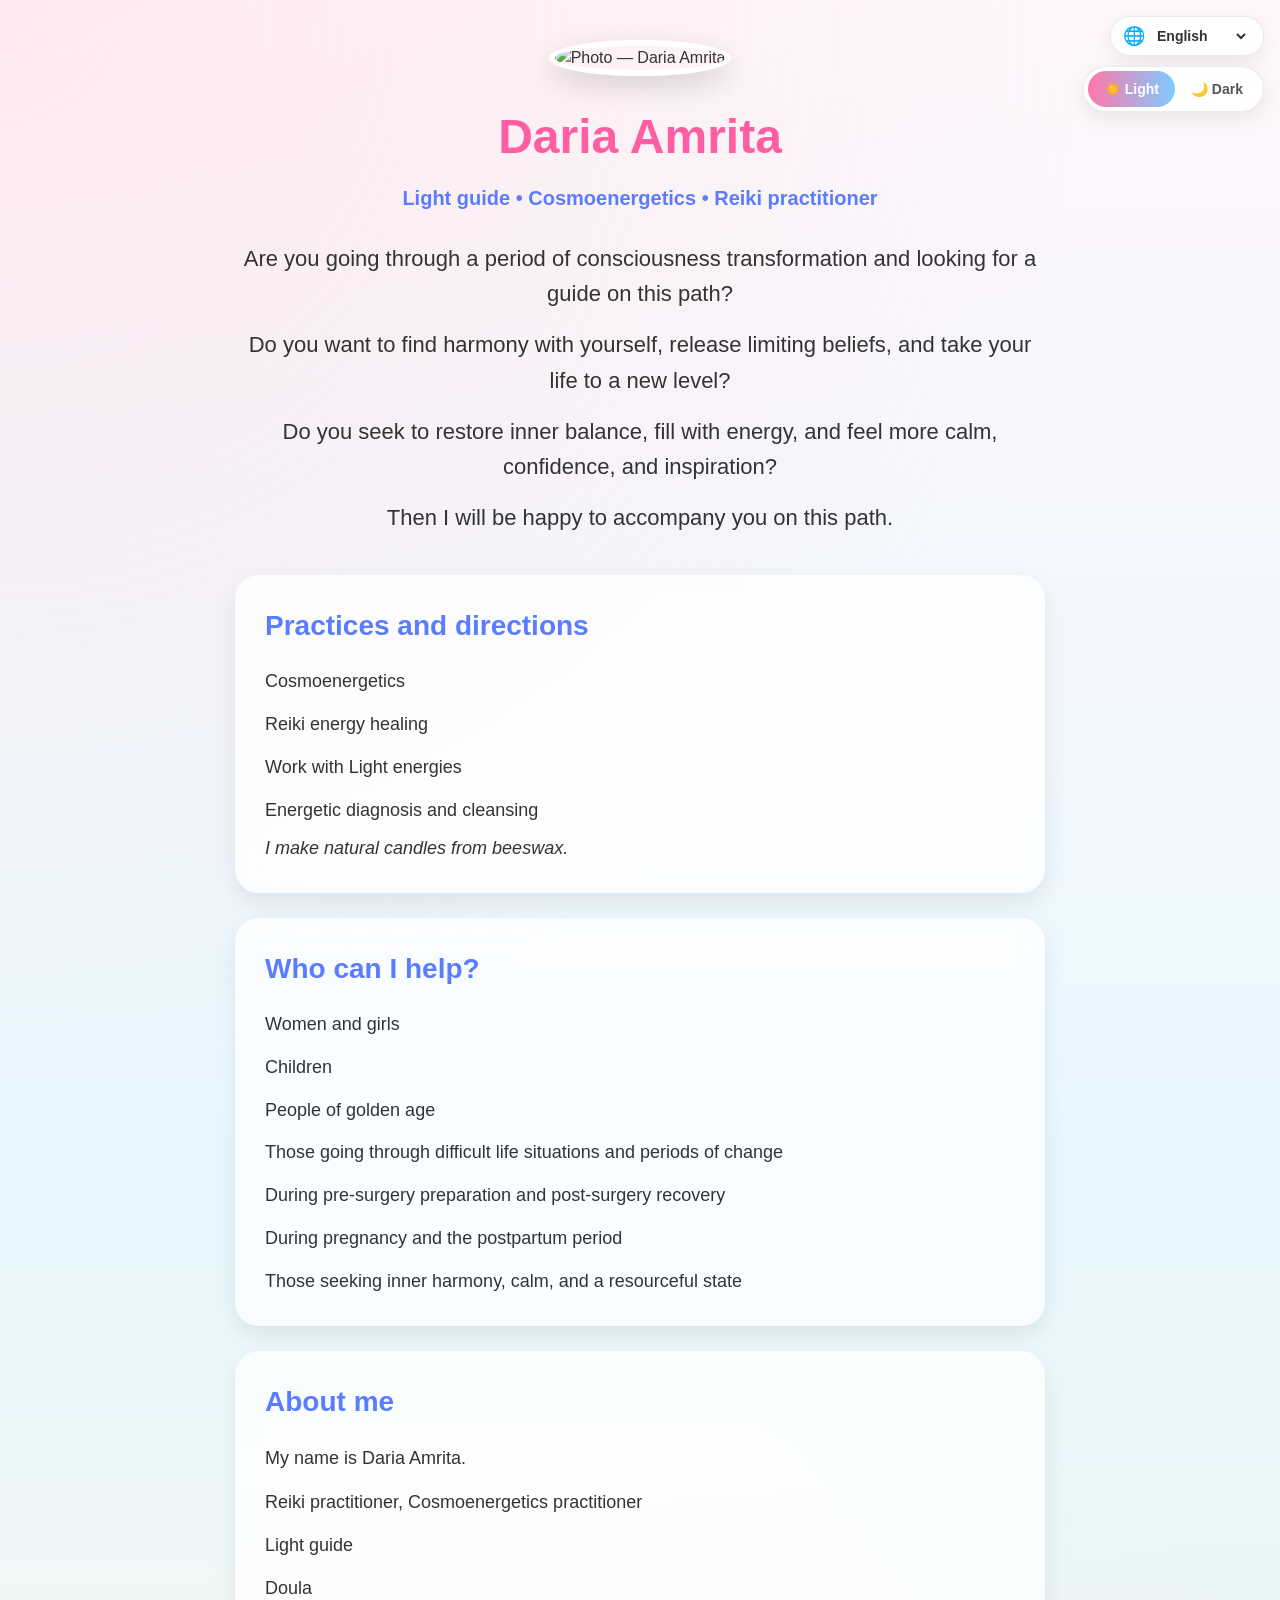
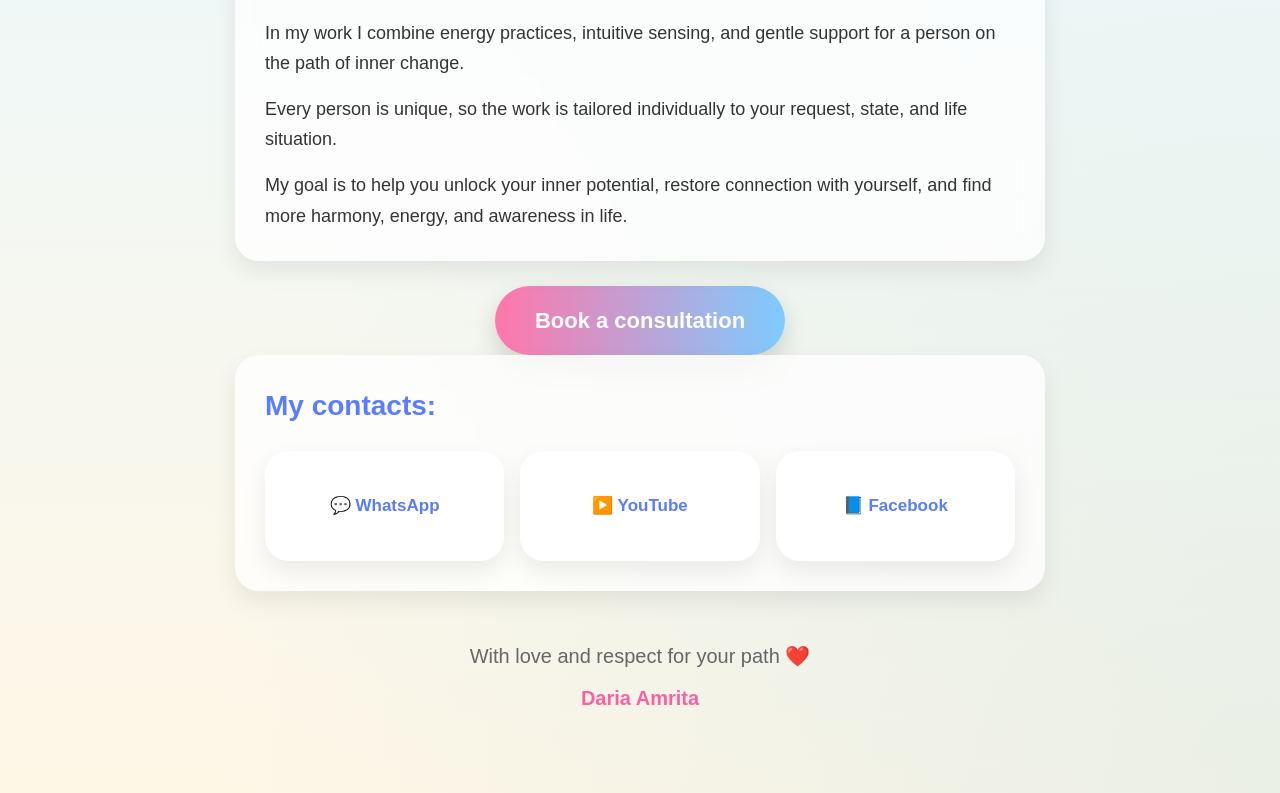
==== index.source.html @ baf7b3ee "Add files via upload" ====
<!DOCTYPE html>
<html lang="en">
<head>
  <meta charset="UTF-8">
  <meta name="viewport" content="width=device-width, initial-scale=1.0">
  <meta name="description" content="Daria Amrita — Light guide, cosmoenergetics, Reiki practitioner. Israel.">
  <title>Daria Amrita</title>
  <script>
    (function () {
      if (!/github\.io$/i.test(location.hostname)) {
        return;
      }
      var parts = location.pathname.split('/').filter(Boolean);
      if (parts.length && /\.html?$/i.test(parts[parts.length - 1])) {
        parts.pop();
      }
      if (parts.length) {
        var base = document.createElement('base');
        base.href = '/' + parts.join('/') + '/';
        document.head.appendChild(base);
      }
    })();
  </script>
  <script>
    (function () {
      if (localStorage.getItem('theme') === 'dark') {
        document.documentElement.setAttribute('data-theme', 'dark');
      }
      var lang = localStorage.getItem('lang') || 'en';
      document.documentElement.lang = lang;
      if (lang === 'ar' || lang === 'he') {
        document.documentElement.dir = 'rtl';
      }
    })();
  </script>
  <link rel="stylesheet" href="styles.css">
</head>
<body>

  <div class="toolbar">
    <label class="lang-switch">
      <span class="lang-switch__icon" aria-hidden="true">🌐</span>
      <select id="lang-select" class="lang-switch__select" aria-label="Site language">
        <option value="en" selected>English</option>
        <option value="ru">Русский</option>
        <option value="uk">Українська</option>
        <option value="de">Deutsch</option>
        <option value="fr">Français</option>
        <option value="es">Español</option>
        <option value="it">Italiano</option>
        <option value="pt">Português</option>
        <option value="pl">Polski</option>
        <option value="tr">Türkçe</option>
        <option value="ar">العربية</option>
        <option value="he">עברית</option>
        <option value="zh">中文</option>
        <option value="ja">日本語</option>
        <option value="ko">한국어</option>
      </select>
    </label>

    <div class="theme-switch" role="group" aria-label="Display theme">
      <button
        type="button"
        class="theme-switch__btn is-active"
        data-theme-set="light"
        aria-pressed="true"
        data-i18n="themeLight"
      >
        ☀️ Light
      </button>
      <button
        type="button"
        class="theme-switch__btn"
        data-theme-set="dark"
        aria-pressed="false"
        data-i18n="themeDark"
      >
        🌙 Dark
      </button>
    </div>
  </div>

  <div class="hero">
    <div class="overlay" aria-hidden="true"></div>

    <main class="content">

      <header>
        <img
          class="avatar"
          src="https://i.postimg.cc/G3xcrHGc/Whats-App-Image-2026-05-20-at-17-21-42.jpg"
          alt="Photo — Daria Amrita"
          width="180"
          height="180"
          loading="eager"
          data-i18n-alt="avatarAlt"
        >
        <h1 class="page-title" data-i18n="pageTitle">Daria Amrita</h1>
        <p class="tagline" data-i18n="tagline">Light guide • Cosmoenergetics • Reiki practitioner</p>
        <div class="intro">
          <p data-i18n="intro1">Are you going through a period of consciousness transformation and looking for a guide on this path?</p>
          <p data-i18n="intro2">Do you want to find harmony with yourself, release limiting beliefs, and take your life to a new level?</p>
          <p data-i18n="intro3">Do you seek to restore inner balance, fill with energy, and feel more calm, confidence, and inspiration?</p>
          <p data-i18n="intro4">Then I will be happy to accompany you on this path.</p>
        </div>
      </header>

      <section class="card" aria-labelledby="practices-title">
        <h2 class="card__title" id="practices-title" data-i18n="practicesTitle">Practices and directions</h2>
        <ul class="card__list">
          <li data-i18n="practice1">Cosmoenergetics</li>
          <li data-i18n="practice2">Reiki energy healing</li>
          <li data-i18n="practice3">Work with Light energies</li>
          <li data-i18n="practice4">Energetic diagnosis and cleansing</li>
        </ul>
        <p class="card__note" data-i18n="practice5">I make natural candles from beeswax.</p>
      </section>

      <section class="card" aria-labelledby="audience-title">
        <h2 class="card__title" id="audience-title" data-i18n="audienceTitle">Who can I help?</h2>
        <ul class="card__list">
          <li data-i18n="audience1">Women and girls</li>
          <li data-i18n="audience2">Children</li>
          <li data-i18n="audience3">People of golden age</li>
          <li data-i18n="audience4">Those going through difficult life situations and periods of change</li>
          <li data-i18n="audience5">During pre-surgery preparation and post-surgery recovery</li>
          <li data-i18n="audience6">During pregnancy and the postpartum period</li>
          <li data-i18n="audience7">Those seeking inner harmony, calm, and a resourceful state</li>
        </ul>
      </section>

      <section class="card" aria-labelledby="about-title">
        <h2 class="card__title" id="about-title" data-i18n="aboutTitle">About me</h2>
        <p data-i18n="aboutP1">My name is Daria Amrita.</p>
        <ul class="card__list card__list--roles">
          <li data-i18n="aboutRole1">Reiki practitioner, Cosmoenergetics practitioner</li>
          <li data-i18n="aboutRole2">Light guide</li>
          <li data-i18n="aboutRole3">Doula</li>
        </ul>
        <p data-i18n="aboutP2">In my work I combine energy practices, intuitive sensing, and gentle support for a person on the path of inner change.</p>
        <p data-i18n="aboutP3">Every person is unique, so the work is tailored individually to your request, state, and life situation.</p>
        <p data-i18n="aboutP4">My goal is to help you unlock your inner potential, restore connection with yourself, and find more harmony, energy, and awareness in life.</p>
      </section>

      <a class="button" href="#contact" data-scroll-to="contact" data-i18n="contactBtn">
        Book a consultation
      </a>

      <section
        id="contact"
        class="card contact-card"
        aria-labelledby="contact-title"
        tabindex="-1"
      >
        <h2 class="card__title" id="contact-title" data-i18n="contactSocialLead">My contacts:</h2>

        <div class="social-grid">
          <a
            class="social-card"
            href="https://api.whatsapp.com/send/?phone=972504246548"
            target="_blank"
            rel="noopener noreferrer"
            data-i18n="socialWhatsApp"
          >💬 WhatsApp</a>
          <a
            class="social-card"
            href="https://youtube.com/@dariamrita?si=xguHgvU_ulY8SpUN"
            target="_blank"
            rel="noopener noreferrer"
            data-i18n="socialYoutube"
          >▶️ YouTube</a>
          <a
            class="social-card"
            href="https://www.facebook.com/share/1Fx1Rzk5zf/"
            target="_blank"
            rel="noopener noreferrer"
            data-i18n="socialFacebook"
          >📘 Facebook</a>
        </div>
      </section>

      <footer class="site-footer">
        <p data-i18n="footer">With love and respect for your path ❤️</p>
        <p class="site-footer__sign" data-i18n="footerSign">Daria Amrita</p>
      </footer>

    </main>
  </div>

  <script src="script.js" defer></script>
</body>
</html>
---- styles.css ----
/* =========================
   CSS — Дарья Амрита
   ========================= */

*,
*::before,
*::after {
  margin: 0;
  padding: 0;
  box-sizing: border-box;
}

:root {
  --bg-body: linear-gradient(180deg, #fff7fb, #e8f8ff, #fff7e6);
  --overlay-1: rgba(255, 192, 203, 0.25);
  --overlay-2: rgba(173, 216, 230, 0.25);
  --text: #333;
  --text-muted: #666;
  --text-quote: #444;
  --title: #ff5fa2;
  --accent: #5a7cff;
  --card-bg: rgba(255, 255, 255, 0.75);
  --card-shadow: rgba(0, 0, 0, 0.08);
  --avatar-border: #fff;
  --avatar-shadow: rgba(0, 0, 0, 0.15);
  --btn-gradient: linear-gradient(90deg, #ff77aa, #7ecbff);
  --btn-shadow: rgba(0, 0, 0, 0.15);
  --theme-switch-bg: rgba(255, 255, 255, 0.9);
  --theme-switch-border: rgba(0, 0, 0, 0.08);
  --theme-switch-inactive: #555;
  --theme-switch-active-bg: linear-gradient(90deg, #ff77aa, #7ecbff);
  --theme-switch-active-text: #fff;
}

[data-theme="dark"] {
  --bg-body: linear-gradient(180deg, #1a1525, #252038, #1e1a2e);
  --overlay-1: rgba(255, 127, 180, 0.12);
  --overlay-2: rgba(126, 203, 255, 0.12);
  --text: #e8e4f0;
  --text-muted: #a8a0b8;
  --text-quote: #d4cee8;
  --title: #ff8fc4;
  --accent: #8ba8ff;
  --card-bg: rgba(40, 34, 58, 0.85);
  --card-shadow: rgba(0, 0, 0, 0.35);
  --avatar-border: #3d3558;
  --avatar-shadow: rgba(0, 0, 0, 0.4);
  --btn-gradient: linear-gradient(90deg, #c95d8a, #5a9fd4);
  --btn-shadow: rgba(0, 0, 0, 0.35);
  --theme-switch-bg: rgba(40, 34, 58, 0.95);
  --theme-switch-border: rgba(255, 255, 255, 0.1);
  --theme-switch-inactive: #c8c0d8;
  --theme-switch-active-bg: linear-gradient(90deg, #c95d8a, #5a9fd4);
  --theme-switch-active-text: #fff;
}

html {
  scroll-behavior: smooth;
}

body {
  font-family: Arial, Helvetica, sans-serif;
  background: var(--bg-body);
  color: var(--text);
  line-height: 1.5;
  transition: background 0.35s ease, color 0.35s ease;
}

.toolbar {
  position: fixed;
  top: 16px;
  right: 16px;
  z-index: 100;
  display: flex;
  flex-direction: column;
  align-items: flex-end;
  gap: 10px;
  max-width: calc(100% - 32px);
}

.lang-switch {
  display: flex;
  align-items: center;
  gap: 8px;
  padding: 6px 14px 6px 12px;
  border-radius: 50px;
  background: var(--theme-switch-bg);
  border: 1px solid var(--theme-switch-border);
  box-shadow: 0 6px 20px var(--card-shadow);
  backdrop-filter: blur(10px);
  -webkit-backdrop-filter: blur(10px);
}

.lang-switch__icon {
  font-size: 18px;
  line-height: 1;
}

.lang-switch__select {
  border: none;
  background: transparent;
  color: var(--text);
  font-family: inherit;
  font-size: 14px;
  font-weight: bold;
  cursor: pointer;
  max-width: 160px;
  padding: 4px 0;
}

.lang-switch__select:focus-visible {
  outline: 2px solid var(--accent);
  outline-offset: 2px;
  border-radius: 4px;
}

[data-theme="dark"] .lang-switch__select {
  color-scheme: light;
}

[data-theme="dark"] .lang-switch__select option {
  color: #1a1a1a;
  background-color: #fff;
}

.theme-switch {
  display: flex;
  gap: 0;
  padding: 4px;
  border-radius: 50px;
  background: var(--theme-switch-bg);
  border: 1px solid var(--theme-switch-border);
  box-shadow: 0 6px 20px var(--card-shadow);
  backdrop-filter: blur(10px);
  -webkit-backdrop-filter: blur(10px);
}

.theme-switch__btn {
  padding: 10px 16px;
  border: none;
  border-radius: 50px;
  cursor: pointer;
  font-family: inherit;
  font-size: 14px;
  font-weight: bold;
  color: var(--theme-switch-inactive);
  background: transparent;
  transition: background 0.25s ease, color 0.25s ease;
}

.theme-switch__btn.is-active {
  background: var(--theme-switch-active-bg);
  color: var(--theme-switch-active-text);
}

.theme-switch__btn:focus-visible {
  outline: 2px solid var(--accent);
  outline-offset: 2px;
}

.hero {
  min-height: 100vh;
  position: relative;
  overflow: hidden;
}

.overlay {
  position: absolute;
  inset: 0;
  pointer-events: none;
  background:
    radial-gradient(circle at top left, var(--overlay-1), transparent 40%),
    radial-gradient(circle at bottom right, var(--overlay-2), transparent 40%);
  transition: background 0.35s ease;
}

.content {
  position: relative;
  z-index: 2;
  max-width: 850px;
  margin: 0 auto;
  padding: 40px 20px 80px;
  text-align: center;
}

.avatar {
  width: 180px;
  height: 180px;
  border-radius: 50%;
  object-fit: cover;
  border: 6px solid var(--avatar-border);
  box-shadow: 0 10px 30px var(--avatar-shadow);
  margin-bottom: 25px;
  transition: border-color 0.35s ease, box-shadow 0.35s ease;
}

.page-title {
  font-size: 48px;
  margin-bottom: 10px;
  color: var(--title);
  transition: color 0.35s ease;
}

.tagline {
  font-size: 20px;
  line-height: 1.5;
  color: var(--accent);
  font-weight: bold;
  margin-bottom: 28px;
  transition: color 0.35s ease;
}

.card__note {
  margin-top: 8px;
  line-height: 1.7;
  font-size: 18px;
  font-style: italic;
}

.card__list--roles {
  margin-bottom: 15px;
}

.site-footer__sign {
  margin-top: 12px;
  font-weight: bold;
  color: var(--title);
  transition: color 0.35s ease;
}

.intro {
  margin-bottom: 40px;
}

.intro p {
  font-size: 22px;
  line-height: 1.6;
  margin-bottom: 16px;
}

.intro p:last-child {
  margin-bottom: 0;
}

.card {
  background: var(--card-bg);
  backdrop-filter: blur(10px);
  -webkit-backdrop-filter: blur(10px);
  border-radius: 24px;
  padding: 30px;
  margin-bottom: 25px;
  box-shadow: 0 10px 25px var(--card-shadow);
  text-align: start;
  transition: background 0.35s ease, box-shadow 0.35s ease;
}

.card__title {
  margin-bottom: 20px;
  color: var(--accent);
  font-size: 28px;
  font-weight: bold;
  transition: color 0.35s ease;
}

.card p {
  margin-bottom: 15px;
  line-height: 1.7;
  font-size: 18px;
}

.card p:last-child {
  margin-bottom: 0;
}

.card__list {
  list-style: none;
}

.card__list li {
  margin-bottom: 14px;
  line-height: 1.6;
  font-size: 18px;
}

.card__list li:last-child {
  margin-bottom: 0;
}

.quote {
  margin: 40px 0;
  font-size: 26px;
  line-height: 1.7;
  color: var(--text-quote);
  font-style: italic;
  transition: color 0.35s ease;
}

.button {
  display: inline-block;
  padding: 18px 40px;
  border: none;
  border-radius: 50px;
  cursor: pointer;
  text-decoration: none;
  background: var(--btn-gradient);
  color: #fff;
  font-size: 22px;
  font-weight: bold;
  transition: transform 0.3s ease, box-shadow 0.3s ease, background 0.35s ease;
  box-shadow: 0 10px 25px var(--btn-shadow);
}

.button:hover {
  transform: scale(1.05);
}

.button:focus-visible {
  outline: 3px solid var(--accent);
  outline-offset: 4px;
}

.site-footer {
  margin-top: 50px;
  font-size: 20px;
  color: var(--text-muted);
  transition: color 0.35s ease;
}

.contact-card__lead {
  margin-bottom: 8px;
  font-size: 18px;
  font-weight: bold;
  line-height: 1.5;
}

.contact-card__phone {
  margin-bottom: 20px;
  font-size: 18px;
  line-height: 1.5;
}

.contact-card a {
  color: var(--accent);
  font-weight: bold;
  text-decoration: none;
  transition: color 0.35s ease;
}

.contact-card a:hover,
.contact-card a:focus-visible {
  text-decoration: underline;
}

.contact-card .social-grid {
  display: grid;
  grid-template-columns: repeat(3, 1fr);
  gap: 16px;
  margin-top: 24px;
}

.social-card {
  display: flex;
  align-items: center;
  justify-content: center;
  min-height: 110px;
  padding: 20px 14px;
  background: var(--card-bg);
  backdrop-filter: blur(10px);
  -webkit-backdrop-filter: blur(10px);
  border-radius: 24px;
  box-shadow: 0 10px 25px var(--card-shadow);
  text-decoration: none;
  color: var(--accent);
  font-size: 17px;
  font-weight: bold;
  line-height: 1.3;
  text-align: center;
  transition: transform 0.3s ease, box-shadow 0.35s ease, background 0.35s ease, color 0.35s ease;
}

.social-card:hover {
  transform: translateY(-4px);
  box-shadow: 0 14px 30px var(--card-shadow);
}

.social-card:focus-visible {
  outline: 3px solid var(--accent);
  outline-offset: 4px;
}

html[lang="zh"] body,
html[lang="ja"] body,
html[lang="ko"] body {
  font-family: "Segoe UI", "Microsoft YaHei", "PingFang SC", "Hiragino Sans", "Malgun Gothic", sans-serif;
}

html[lang="ar"] body,
html[lang="he"] body {
  font-family: "Segoe UI", Tahoma, Arial, sans-serif;
}

@media (max-width: 768px) {
  .toolbar {
    top: 12px;
    right: 12px;
    left: 12px;
    align-items: stretch;
  }

  .lang-switch {
    justify-content: center;
  }

  .lang-switch__select {
    flex: 1;
    max-width: none;
  }

  .theme-switch {
    justify-content: center;
  }

  .theme-switch__btn {
    flex: 1;
    padding: 10px 12px;
    font-size: 13px;
  }

  .content {
    padding-top: 120px;
  }

  .page-title {
    font-size: 36px;
  }

  .tagline {
    font-size: 17px;
  }

  .card__note {
    font-size: 16px;
  }

  .intro p {
    font-size: 18px;
  }

  .card {
    padding: 22px;
  }

  .card__title {
    font-size: 24px;
  }

  .card p,
  .card__list li,
  .contact-card__lead,
  .contact-card__phone {
    font-size: 16px;
  }

  .quote {
    font-size: 22px;
  }

  .button {
    width: 100%;
    font-size: 20px;
  }

  .contact-card .social-grid {
    grid-template-columns: 1fr;
  }

  .social-card {
    min-height: 72px;
    font-size: 16px;
  }
}

@media (prefers-reduced-motion: reduce) {
  html {
    scroll-behavior: auto;
  }

  body,
  .overlay,
  .avatar,
  .page-title,
  .card,
  .card__title,
  .quote,
  .button,
  .site-footer,
  .contact-card a,
  .social-card,
  .theme-switch__btn {
    transition: none;
  }

  .social-card:hover {
    transform: none;
  }

  .button {
    transition: none;
  }

  .button:hover {
    transform: none;
  }
}
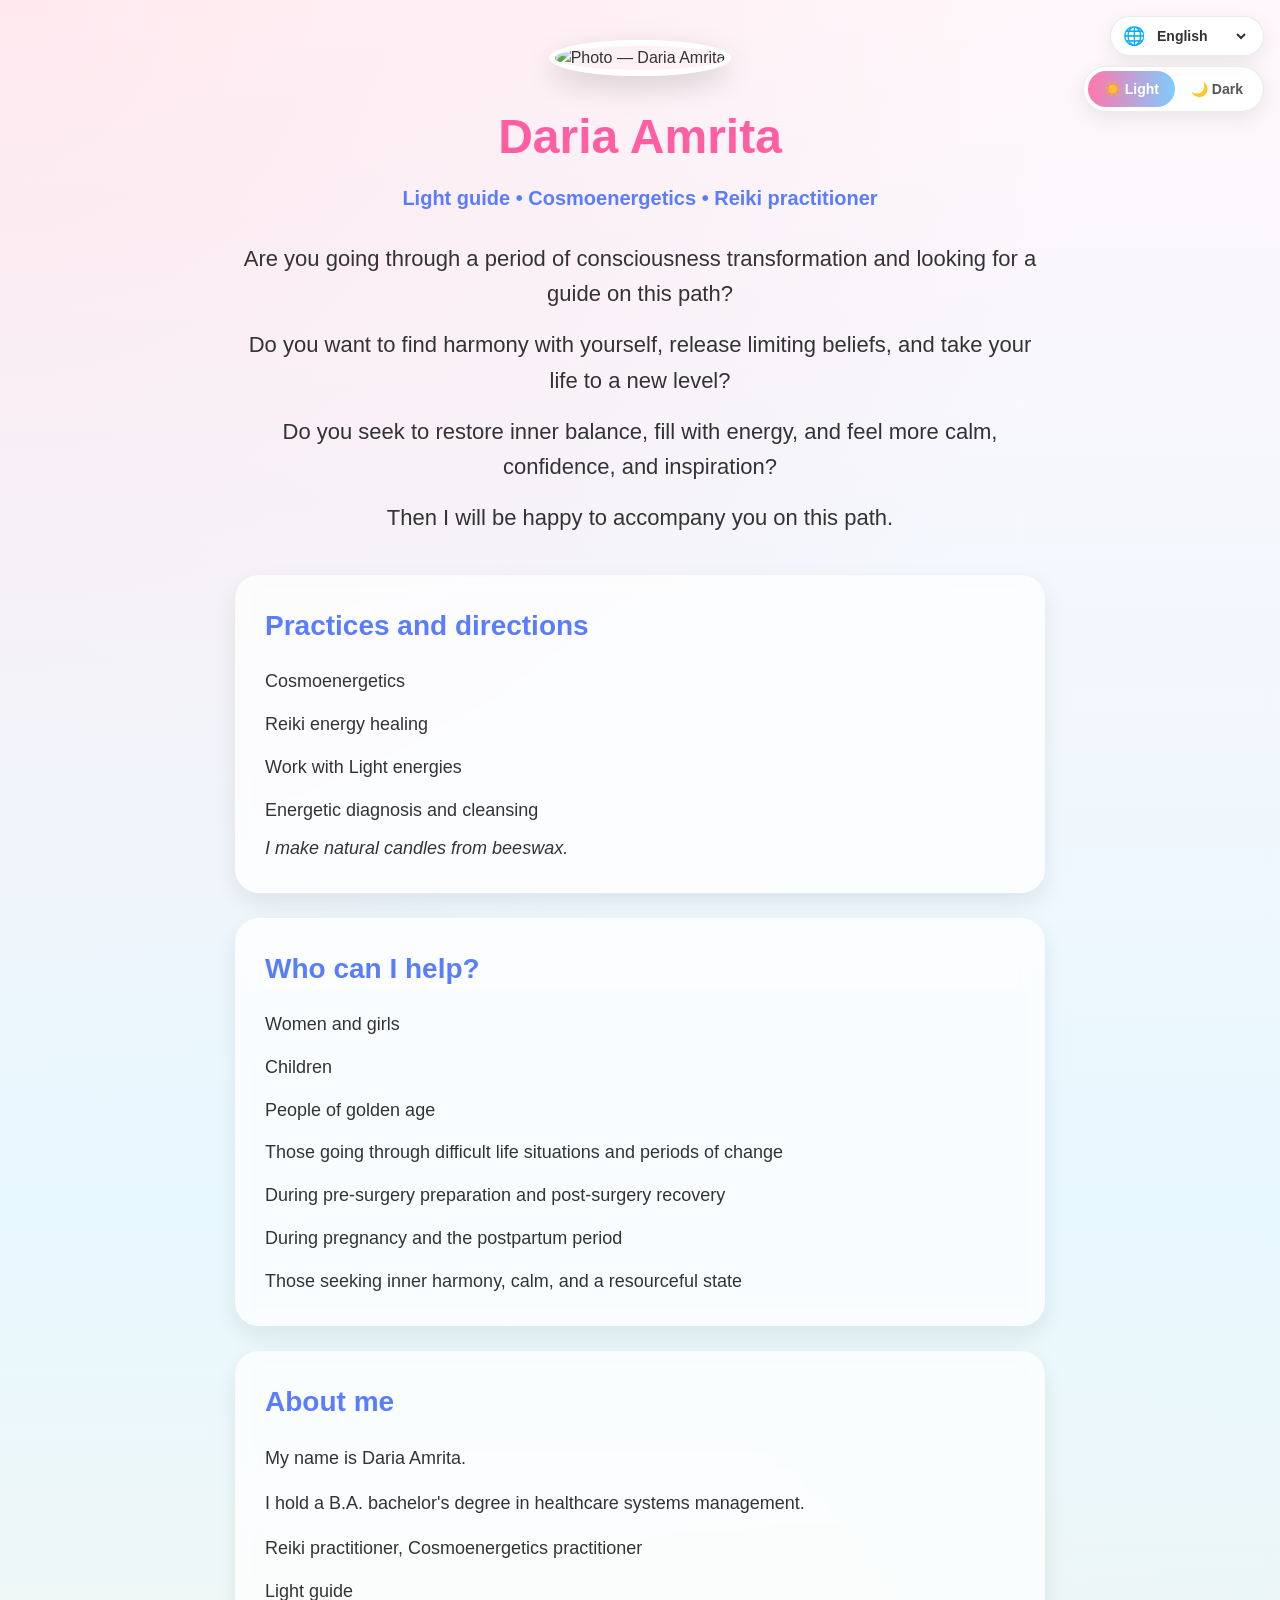
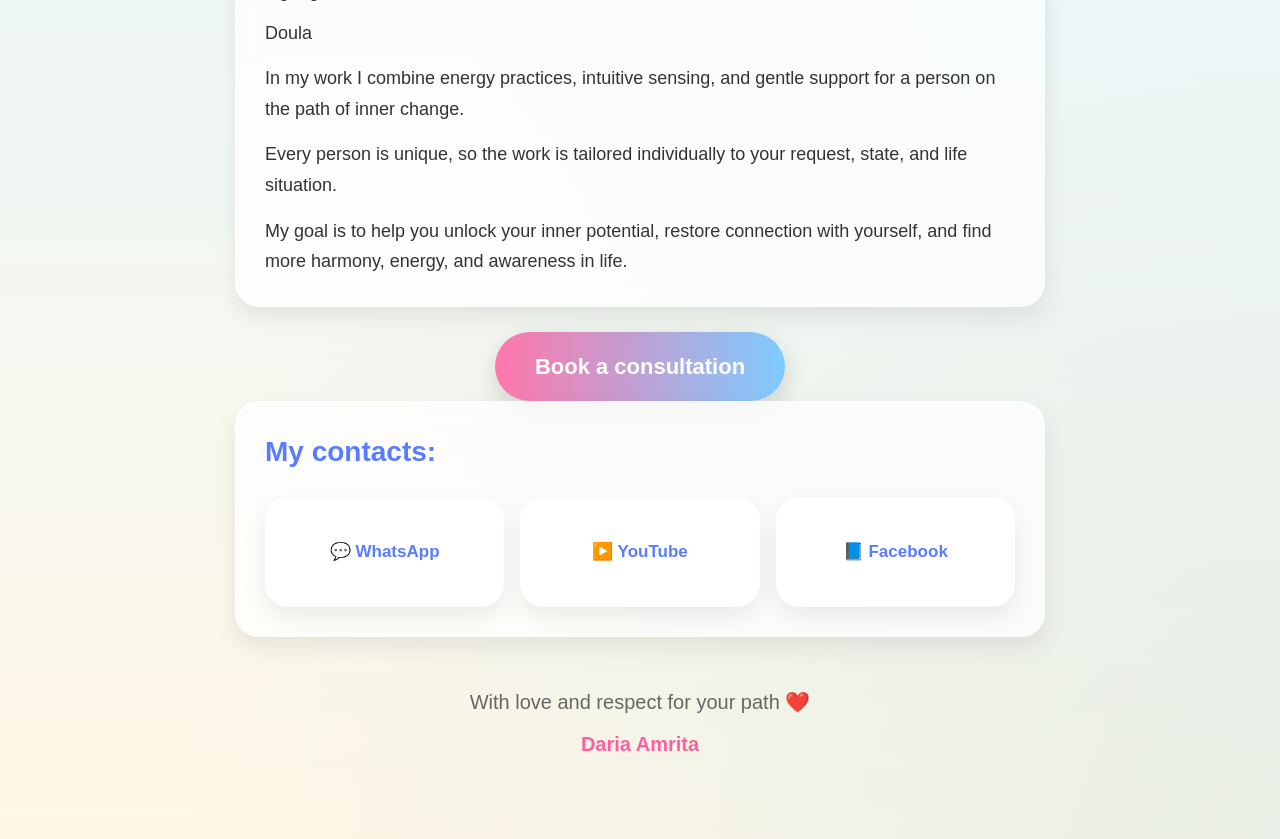
==== commit 982584d5: "Update index.source.html" ====
--- a/index.source.html
+++ b/index.source.html
@@ -132,15 +132,16 @@
 
       <section class="card" aria-labelledby="about-title">
         <h2 class="card__title" id="about-title" data-i18n="aboutTitle">About me</h2>
-        <p data-i18n="aboutP1">My name is Daria Amrita.</p>
+        <p data-i18n="aboutP1">My name is Daria Amrita</p>
+        <p data-i18n="aboutP2">I hold a B.A. bachelor's degree in healthcare systems management</p>
         <ul class="card__list card__list--roles">
           <li data-i18n="aboutRole1">Reiki practitioner, Cosmoenergetics practitioner</li>
           <li data-i18n="aboutRole2">Light guide</li>
           <li data-i18n="aboutRole3">Doula</li>
         </ul>
-        <p data-i18n="aboutP2">In my work I combine energy practices, intuitive sensing, and gentle support for a person on the path of inner change.</p>
-        <p data-i18n="aboutP3">Every person is unique, so the work is tailored individually to your request, state, and life situation.</p>
-        <p data-i18n="aboutP4">My goal is to help you unlock your inner potential, restore connection with yourself, and find more harmony, energy, and awareness in life.</p>
+        <p data-i18n="aboutP3">In my work I combine energy practices, intuitive sensing, and gentle support for a person on the path of inner change</p>
+        <p data-i18n="aboutP4">Every person is unique, so the work is tailored individually to your request, state, and life situation</p>
+        <p data-i18n="aboutP5">My goal is to help you unlock your inner potential, restore connection with yourself, and find more harmony, energy, and awareness in life</p>
       </section>
 
       <a class="button" href="#contact" data-scroll-to="contact" data-i18n="contactBtn">
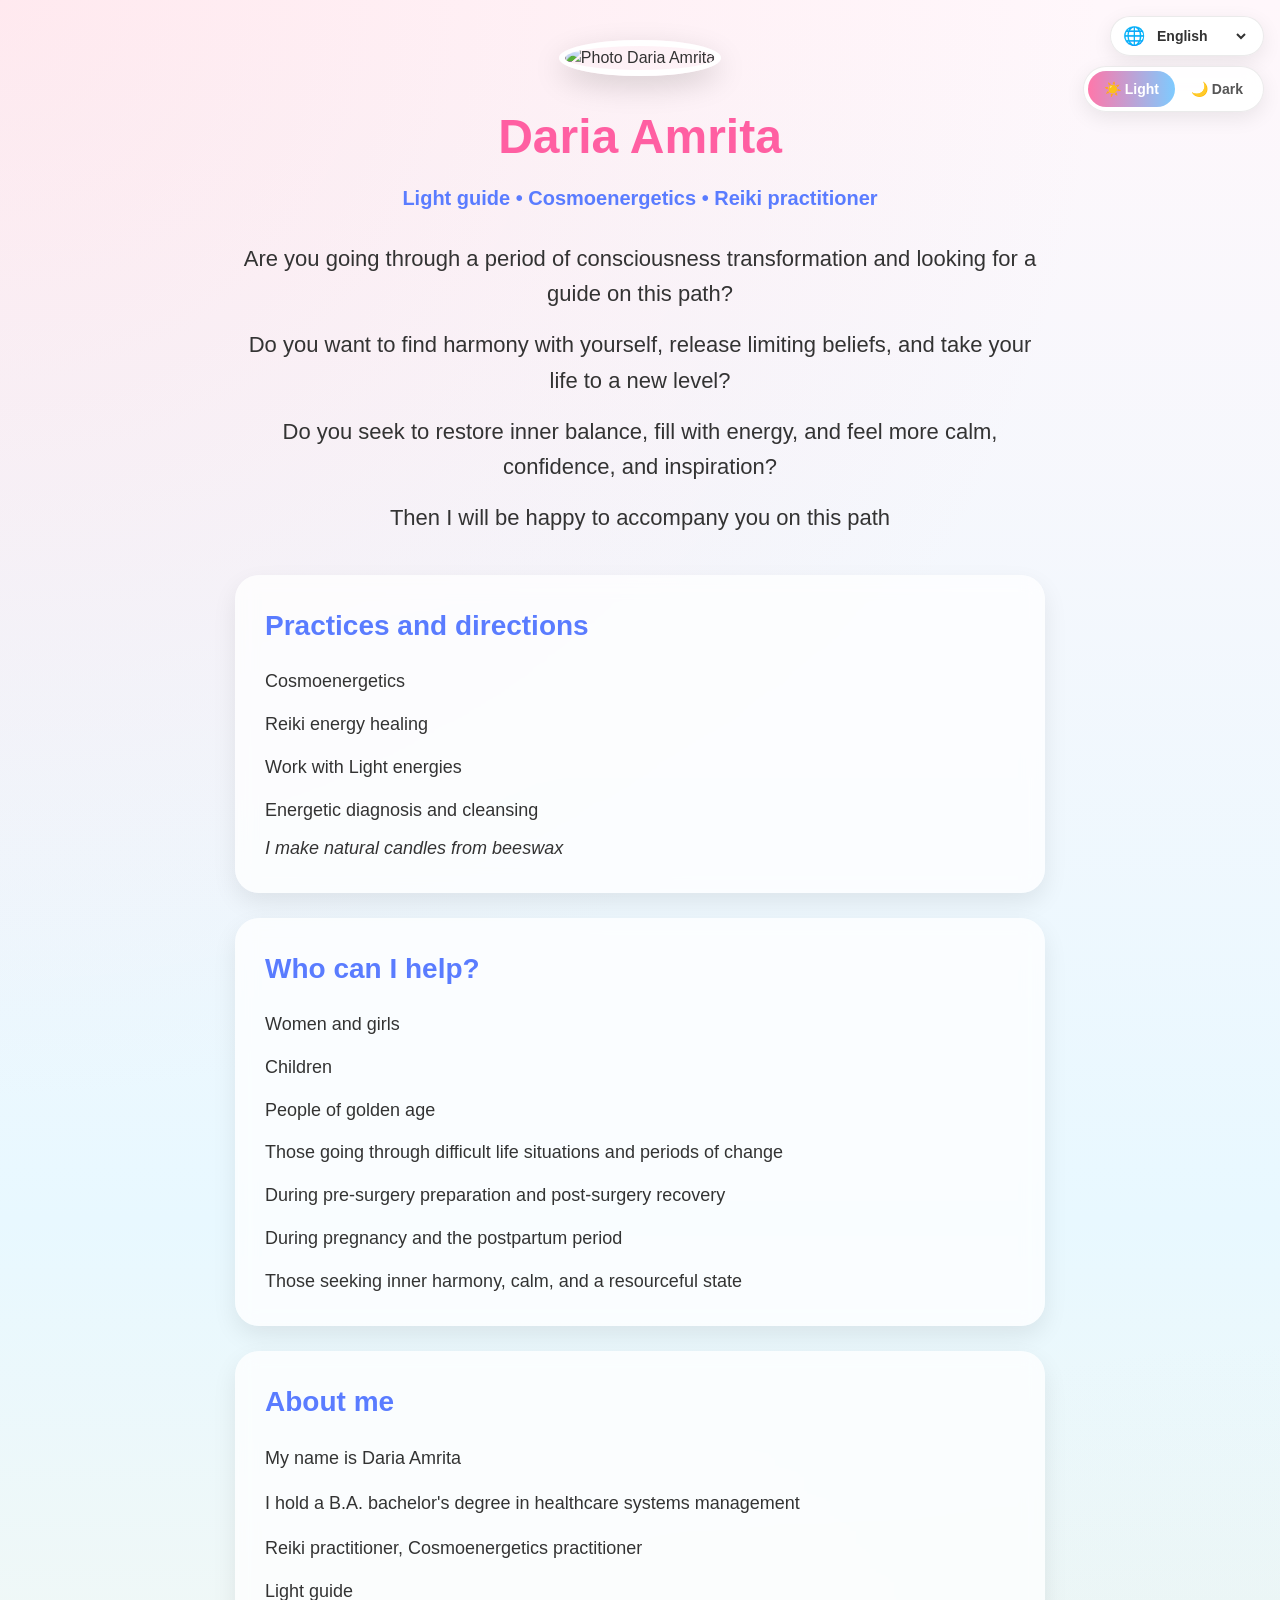
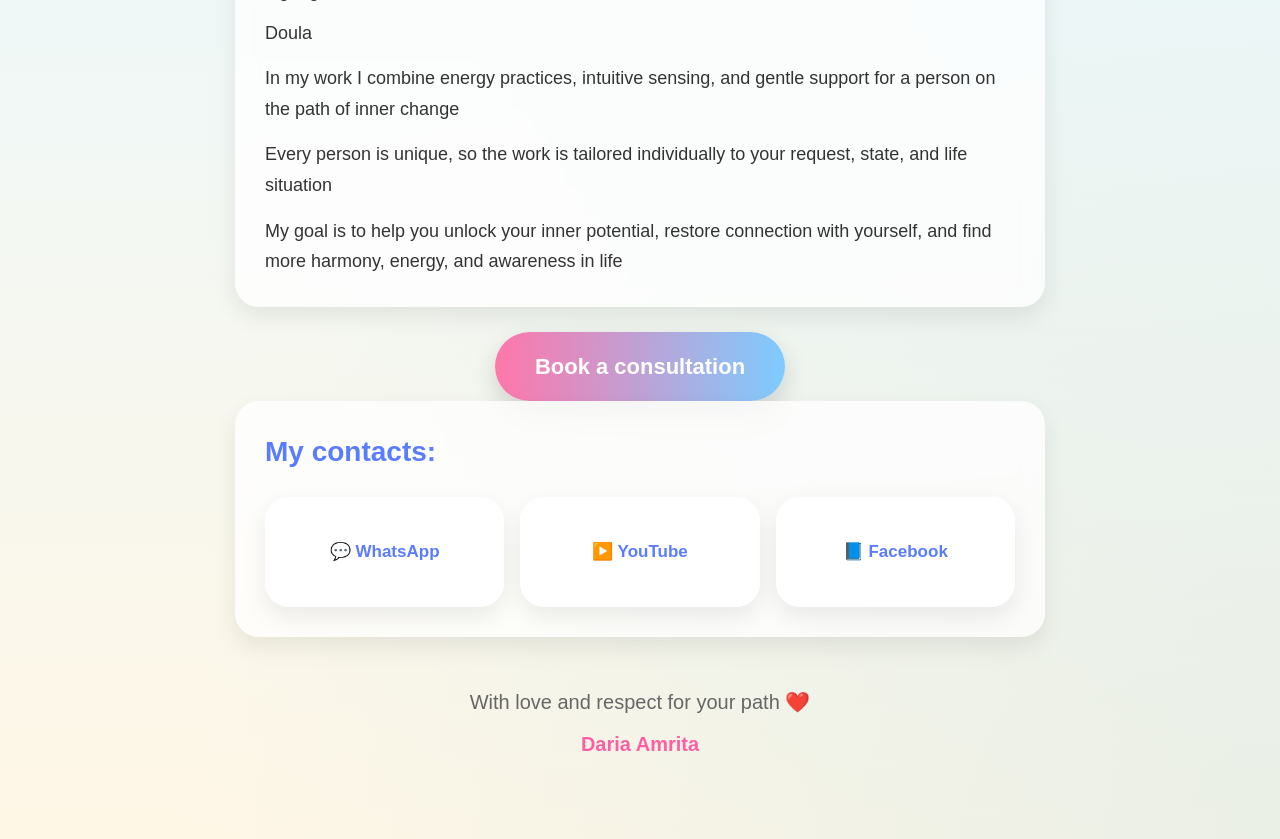
==== commit 9519ea55: "Add files via upload" ====
--- a/index.source.html
+++ b/index.source.html
@@ -1,9 +1,10 @@
 <!DOCTYPE html>
+<!-- ЛОКАЛЬНАЯ ВЕРСИЯ: открывайте на компьютере. На GitHub загружайте собранный index.html (node bundle.cjs) -->
 <html lang="en">
 <head>
   <meta charset="UTF-8">
   <meta name="viewport" content="width=device-width, initial-scale=1.0">
-  <meta name="description" content="Daria Amrita — Light guide, cosmoenergetics, Reiki practitioner. Israel.">
+  <meta name="description" content="Daria Amrita Light guide, cosmoenergetics, Reiki practitioner Israel">
   <title>Daria Amrita</title>
   <script>
     (function () {
@@ -90,7 +91,7 @@
         <img
           class="avatar"
           src="https://i.postimg.cc/G3xcrHGc/Whats-App-Image-2026-05-20-at-17-21-42.jpg"
-          alt="Photo — Daria Amrita"
+          alt="Photo Daria Amrita"
           width="180"
           height="180"
           loading="eager"
@@ -102,7 +103,7 @@
           <p data-i18n="intro1">Are you going through a period of consciousness transformation and looking for a guide on this path?</p>
           <p data-i18n="intro2">Do you want to find harmony with yourself, release limiting beliefs, and take your life to a new level?</p>
           <p data-i18n="intro3">Do you seek to restore inner balance, fill with energy, and feel more calm, confidence, and inspiration?</p>
-          <p data-i18n="intro4">Then I will be happy to accompany you on this path.</p>
+          <p data-i18n="intro4">Then I will be happy to accompany you on this path</p>
         </div>
       </header>
 
@@ -114,7 +115,7 @@
           <li data-i18n="practice3">Work with Light energies</li>
           <li data-i18n="practice4">Energetic diagnosis and cleansing</li>
         </ul>
-        <p class="card__note" data-i18n="practice5">I make natural candles from beeswax.</p>
+        <p class="card__note" data-i18n="practice5">I make natural candles from beeswax</p>
       </section>
 
       <section class="card" aria-labelledby="audience-title">
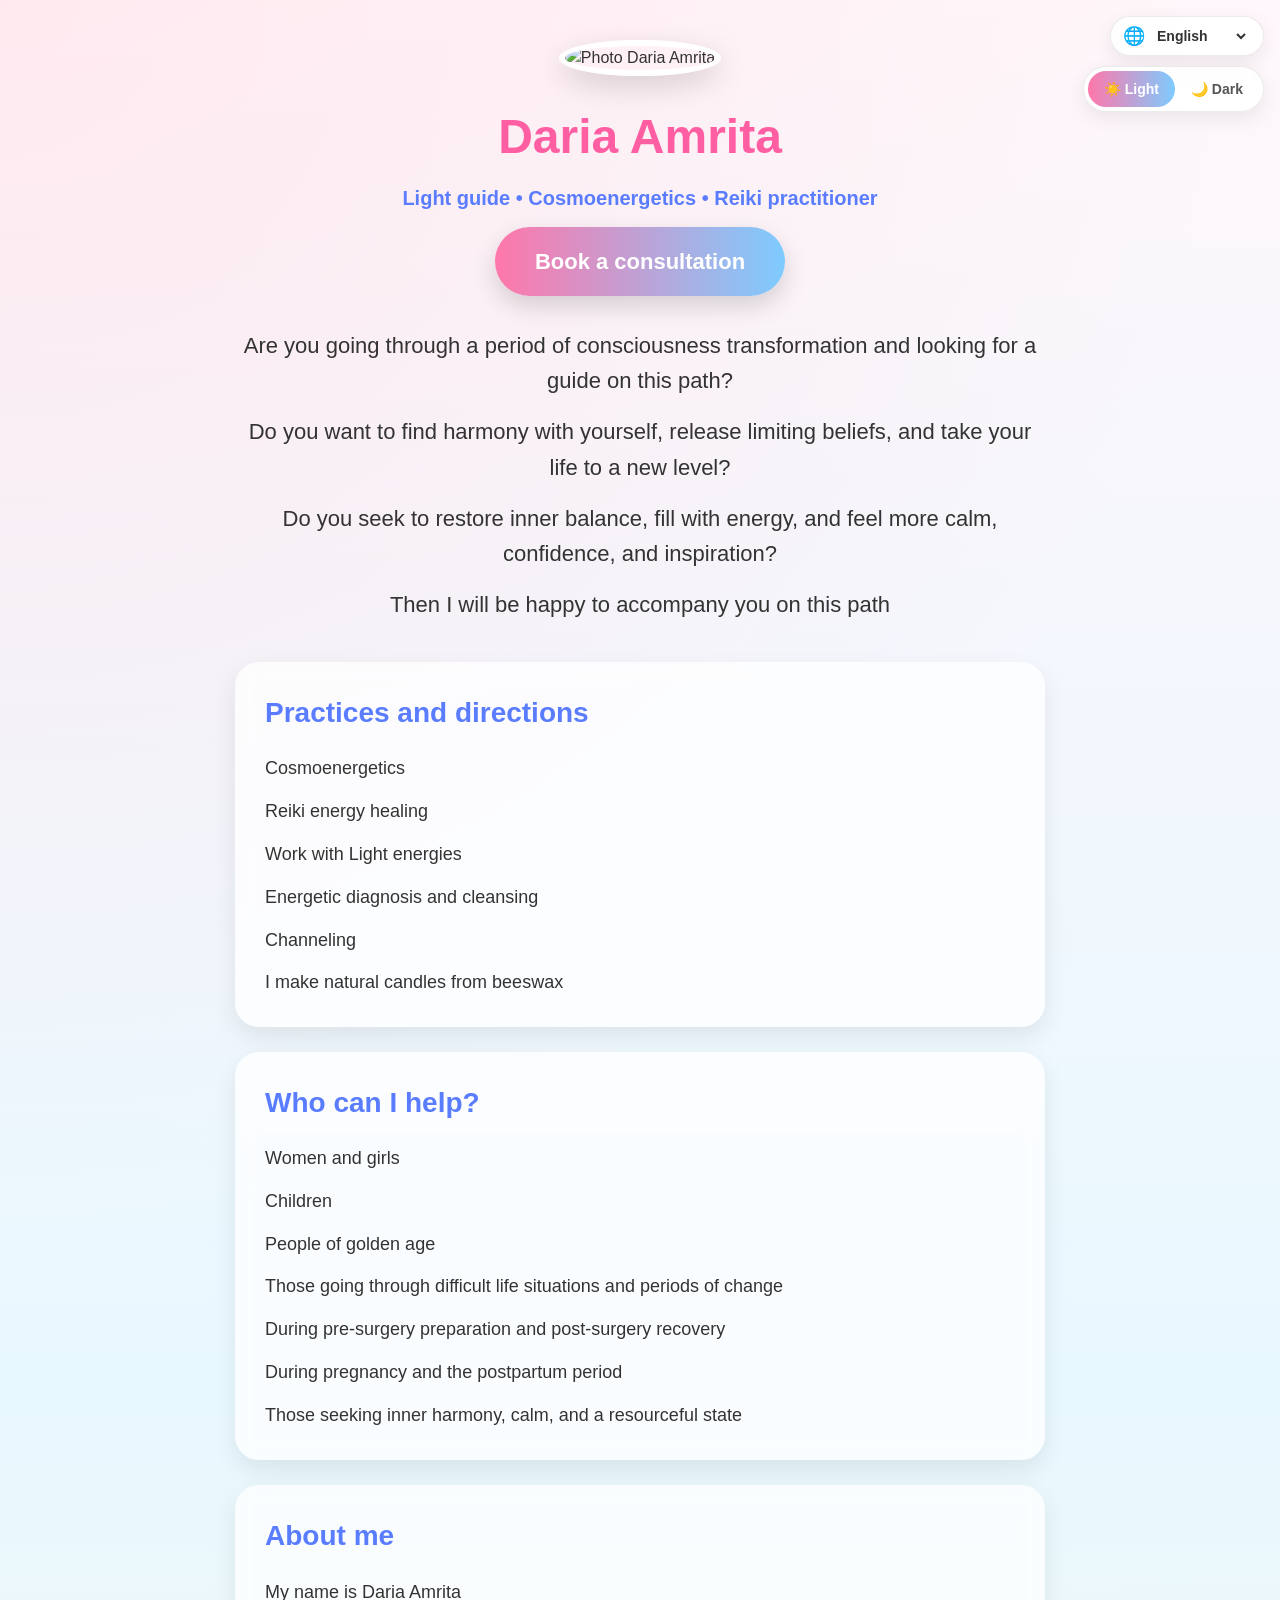
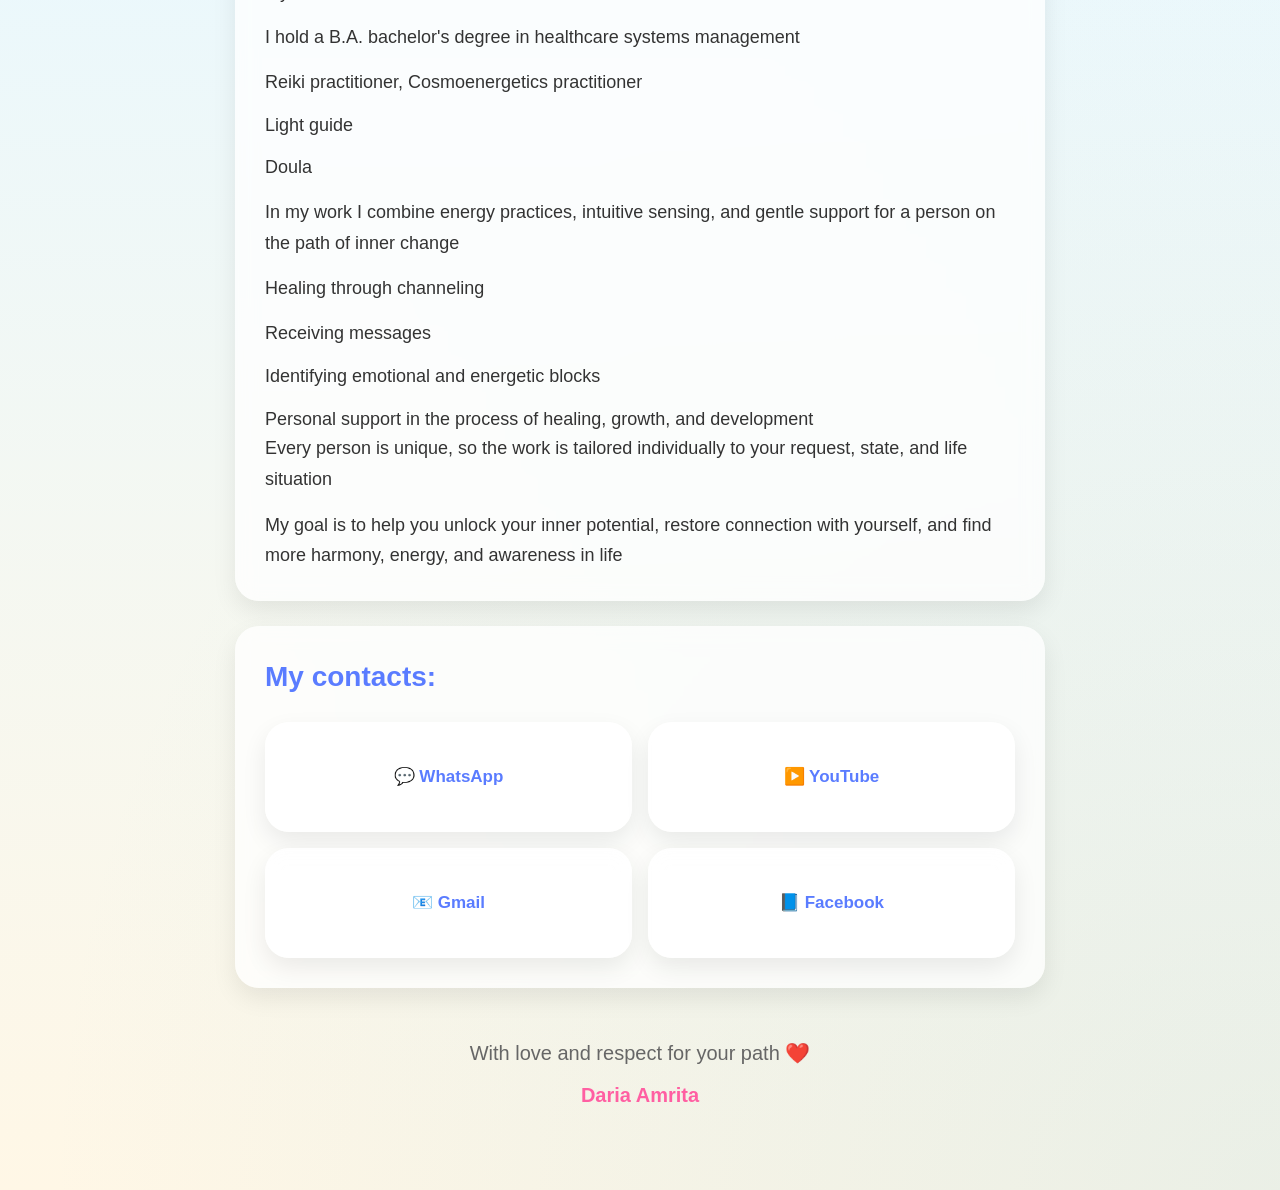
==== commit 0787ea72: "Add files via upload" ====
--- a/index.source.html
+++ b/index.source.html
@@ -99,6 +99,9 @@
         >
         <h1 class="page-title" data-i18n="pageTitle">Daria Amrita</h1>
         <p class="tagline" data-i18n="tagline">Light guide • Cosmoenergetics • Reiki practitioner</p>
+        <a class="button button--header" href="#contact" data-scroll-to="contact" data-i18n="contactBtn">
+          Book a consultation
+        </a>
         <div class="intro">
           <p data-i18n="intro1">Are you going through a period of consciousness transformation and looking for a guide on this path?</p>
           <p data-i18n="intro2">Do you want to find harmony with yourself, release limiting beliefs, and take your life to a new level?</p>
@@ -114,8 +117,9 @@
           <li data-i18n="practice2">Reiki energy healing</li>
           <li data-i18n="practice3">Work with Light energies</li>
           <li data-i18n="practice4">Energetic diagnosis and cleansing</li>
-        </ul>
-        <p class="card__note" data-i18n="practice5">I make natural candles from beeswax</p>
+          <li data-i18n="practice5">Channeling</li>
+          <li data-i18n="practice6">I make natural candles from beeswax</li>
+        </ul>
       </section>
 
       <section class="card" aria-labelledby="audience-title">
@@ -141,13 +145,15 @@
           <li data-i18n="aboutRole3">Doula</li>
         </ul>
         <p data-i18n="aboutP3">In my work I combine energy practices, intuitive sensing, and gentle support for a person on the path of inner change</p>
-        <p data-i18n="aboutP4">Every person is unique, so the work is tailored individually to your request, state, and life situation</p>
-        <p data-i18n="aboutP5">My goal is to help you unlock your inner potential, restore connection with yourself, and find more harmony, energy, and awareness in life</p>
-      </section>
-
-      <a class="button" href="#contact" data-scroll-to="contact" data-i18n="contactBtn">
-        Book a consultation
-      </a>
+        <p data-i18n="aboutP4">Healing through channeling</p>
+        <ul class="card__list">
+          <li data-i18n="aboutHeal1">Receiving messages</li>
+          <li data-i18n="aboutHeal2">Identifying emotional and energetic blocks</li>
+          <li data-i18n="aboutHeal3">Personal support in the process of healing, growth, and development</li>
+        </ul>
+        <p data-i18n="aboutP5">Every person is unique, so the work is tailored individually to your request, state, and life situation</p>
+        <p data-i18n="aboutP6">My goal is to help you unlock your inner potential, restore connection with yourself, and find more harmony, energy, and awareness in life</p>
+      </section>
 
       <section
         id="contact"
@@ -174,6 +180,13 @@
           >▶️ YouTube</a>
           <a
             class="social-card"
+            href="https://mail.google.com/mail/?view=cm&fs=1&to=daria1joy@gmail.com"
+            target="_blank"
+            rel="noopener noreferrer"
+            data-i18n="socialEmail"
+          >📧 Gmail</a>
+          <a
+            class="social-card"
             href="https://www.facebook.com/share/1Fx1Rzk5zf/"
             target="_blank"
             rel="noopener noreferrer"
--- a/styles.css
+++ b/styles.css
@@ -206,8 +206,12 @@
   line-height: 1.5;
   color: var(--accent);
   font-weight: bold;
-  margin-bottom: 28px;
-  transition: color 0.35s ease;
+  margin-bottom: 14px;
+  transition: color 0.35s ease;
+}
+
+.button--header {
+  margin-bottom: 32px;
 }
 
 .card__note {
@@ -353,7 +357,7 @@
 
 .contact-card .social-grid {
   display: grid;
-  grid-template-columns: repeat(3, 1fr);
+  grid-template-columns: repeat(2, 1fr);
   gap: 16px;
   margin-top: 24px;
 }
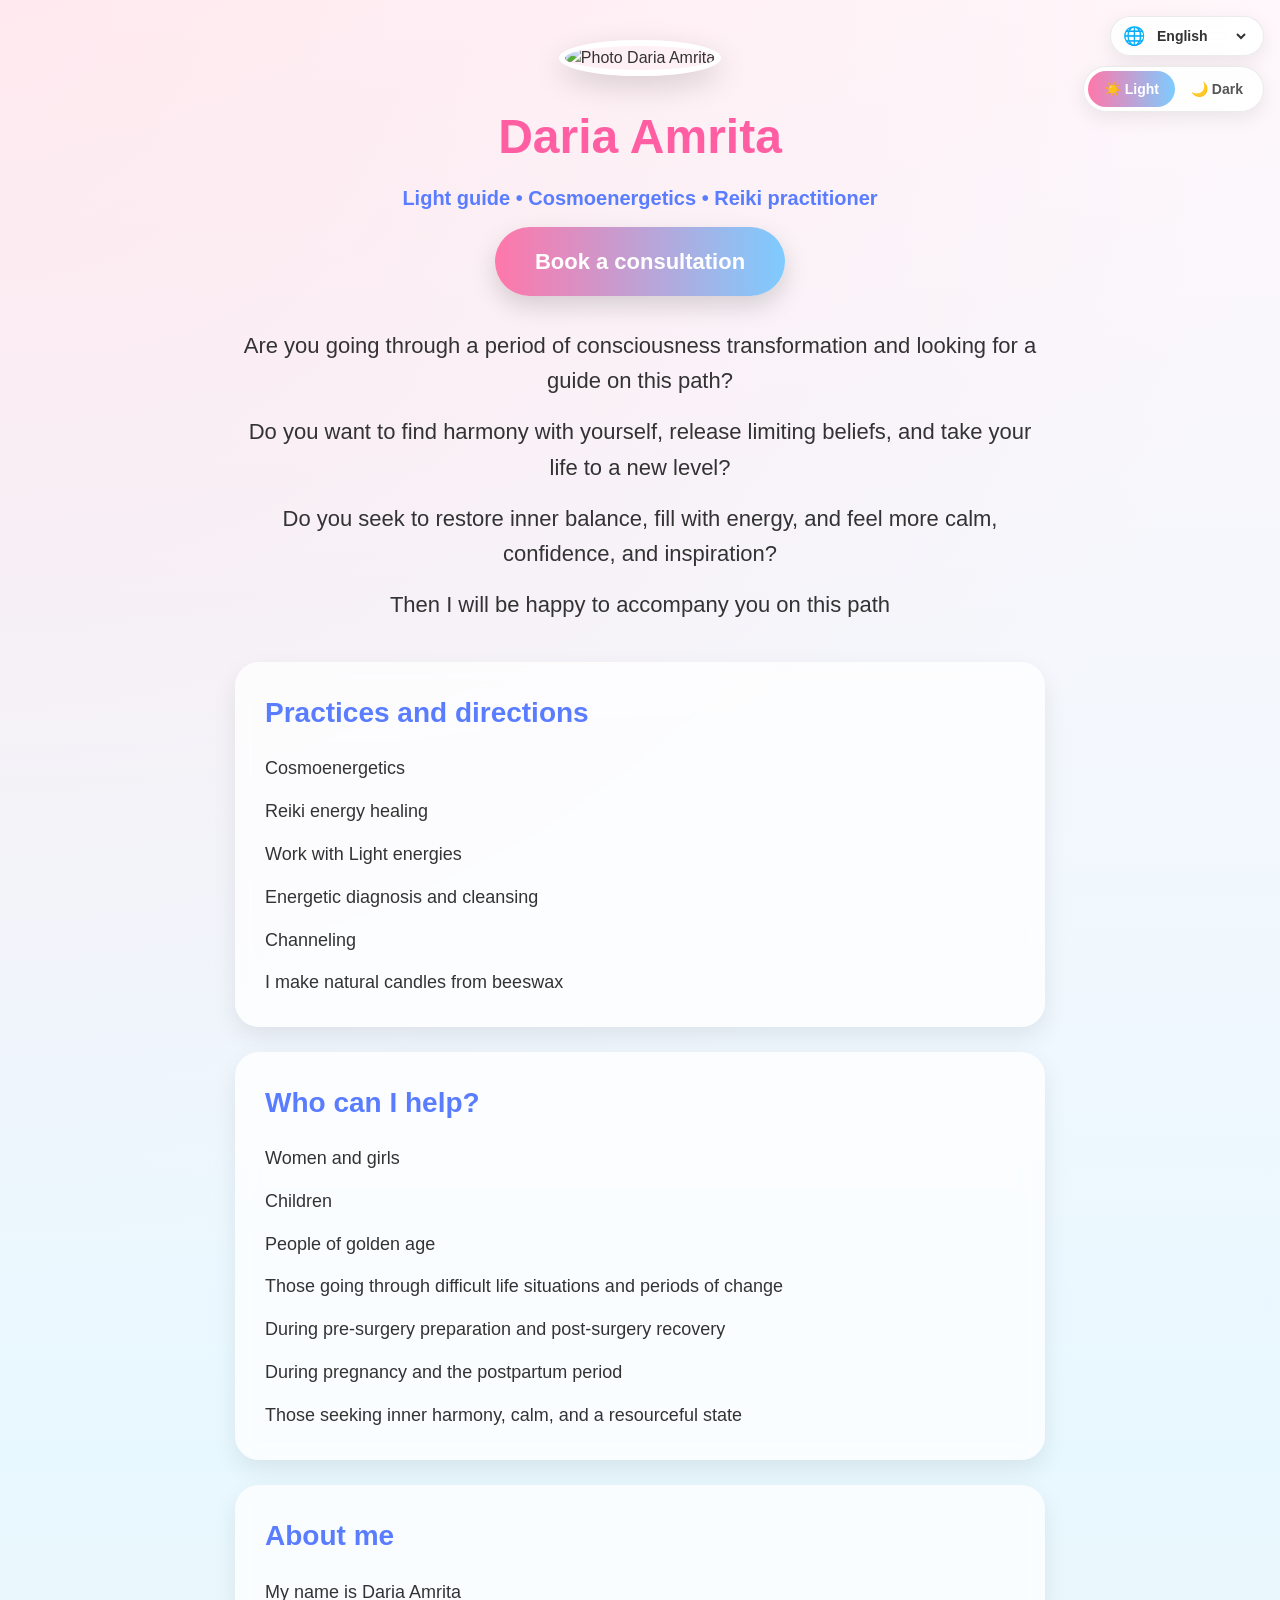
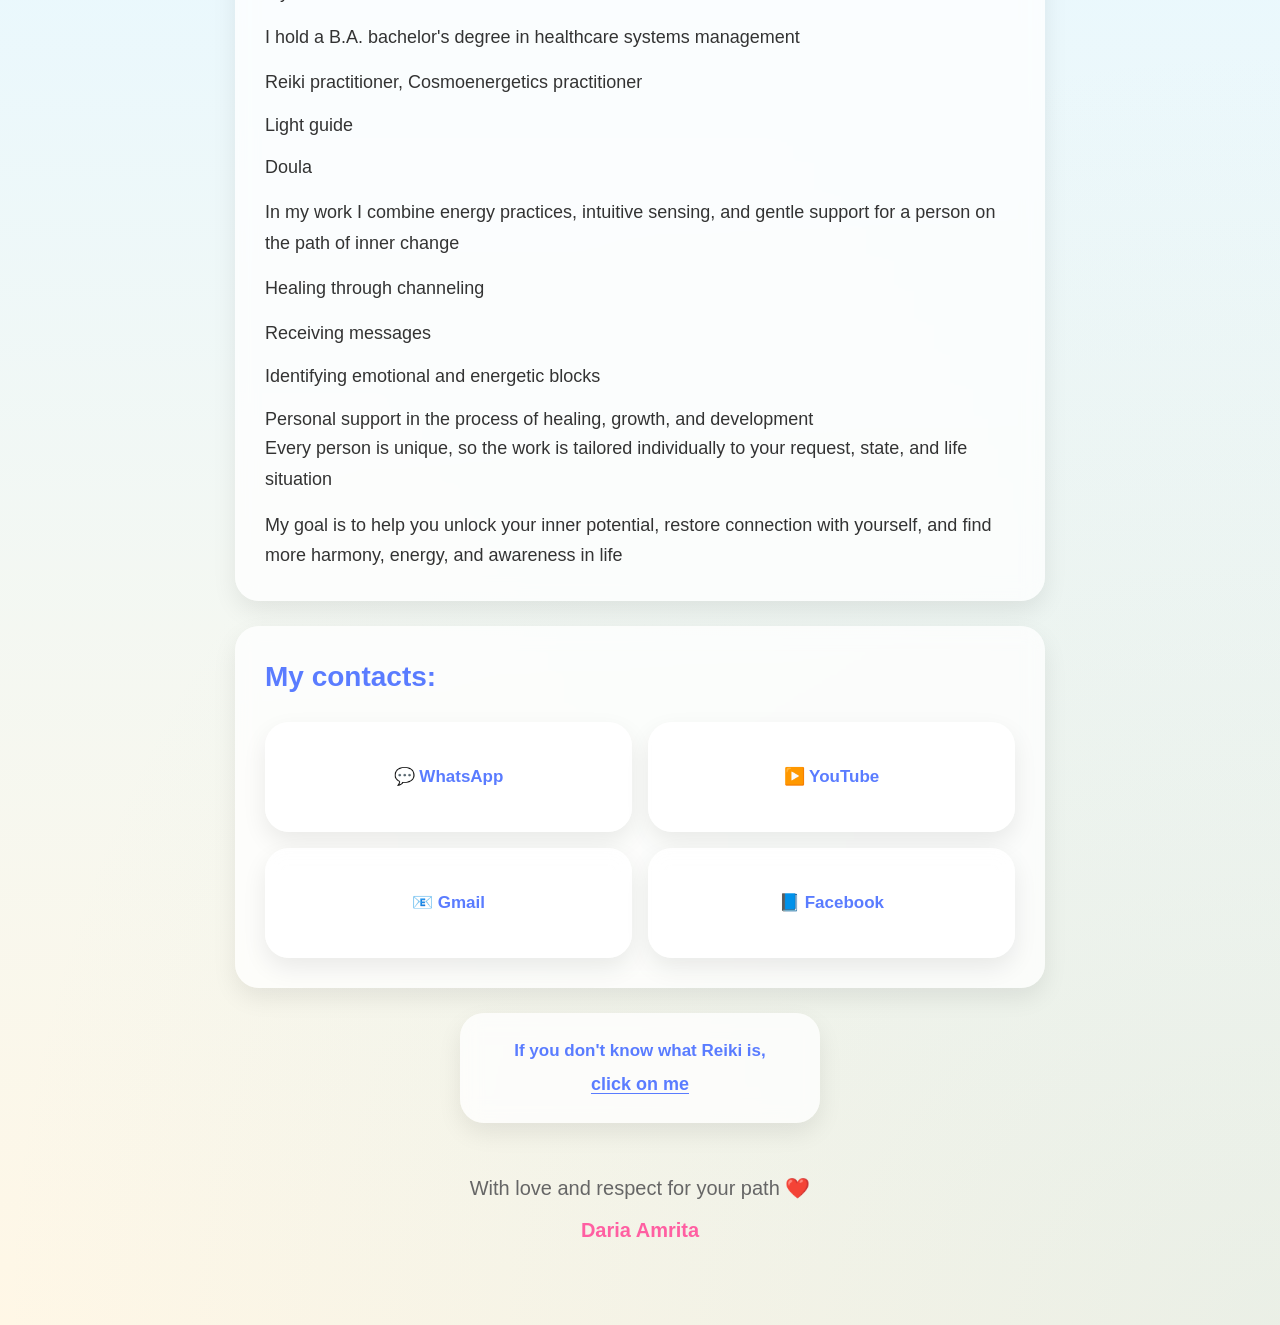
==== commit 6538b507: "Add files via upload" ====
--- a/index.source.html
+++ b/index.source.html
@@ -195,6 +195,19 @@
         </div>
       </section>
 
+      <section class="reiki-banner" aria-labelledby="reiki-title">
+        <h2 class="visually-hidden" id="reiki-title" data-i18n="reikiTitle">About Reiki</h2>
+        <a
+          class="social-card reiki-card"
+          href="https://dariamrita.github.io/Reiki/"
+          target="_blank"
+          rel="noopener noreferrer"
+        >
+          <span class="reiki-card__text" data-i18n="reikiText">If you don't know what Reiki is, </span>
+          <span class="reiki-card__link" data-i18n="reikiLink">click on me</span>
+        </a>
+      </section>
+
       <footer class="site-footer">
         <p data-i18n="footer">With love and respect for your path ❤️</p>
         <p class="site-footer__sign" data-i18n="footerSign">Daria Amrita</p>
--- a/styles.css
+++ b/styles.css
@@ -362,6 +362,42 @@
   margin-top: 24px;
 }
 
+.visually-hidden {
+  position: absolute;
+  width: 1px;
+  height: 1px;
+  padding: 0;
+  margin: -1px;
+  overflow: hidden;
+  clip: rect(0, 0, 0, 0);
+  white-space: nowrap;
+  border: 0;
+}
+
+.reiki-banner {
+  margin-bottom: 25px;
+}
+
+.reiki-card {
+  flex-direction: column;
+  gap: 10px;
+  max-width: 360px;
+  margin: 0 auto;
+  padding: 24px 18px;
+  font-size: 16px;
+}
+
+.reiki-card__text {
+  line-height: 1.45;
+}
+
+.reiki-card__link {
+  font-size: 18px;
+  font-weight: bold;
+  text-decoration: underline;
+  text-underline-offset: 3px;
+}
+
 .social-card {
   display: flex;
   align-items: center;
